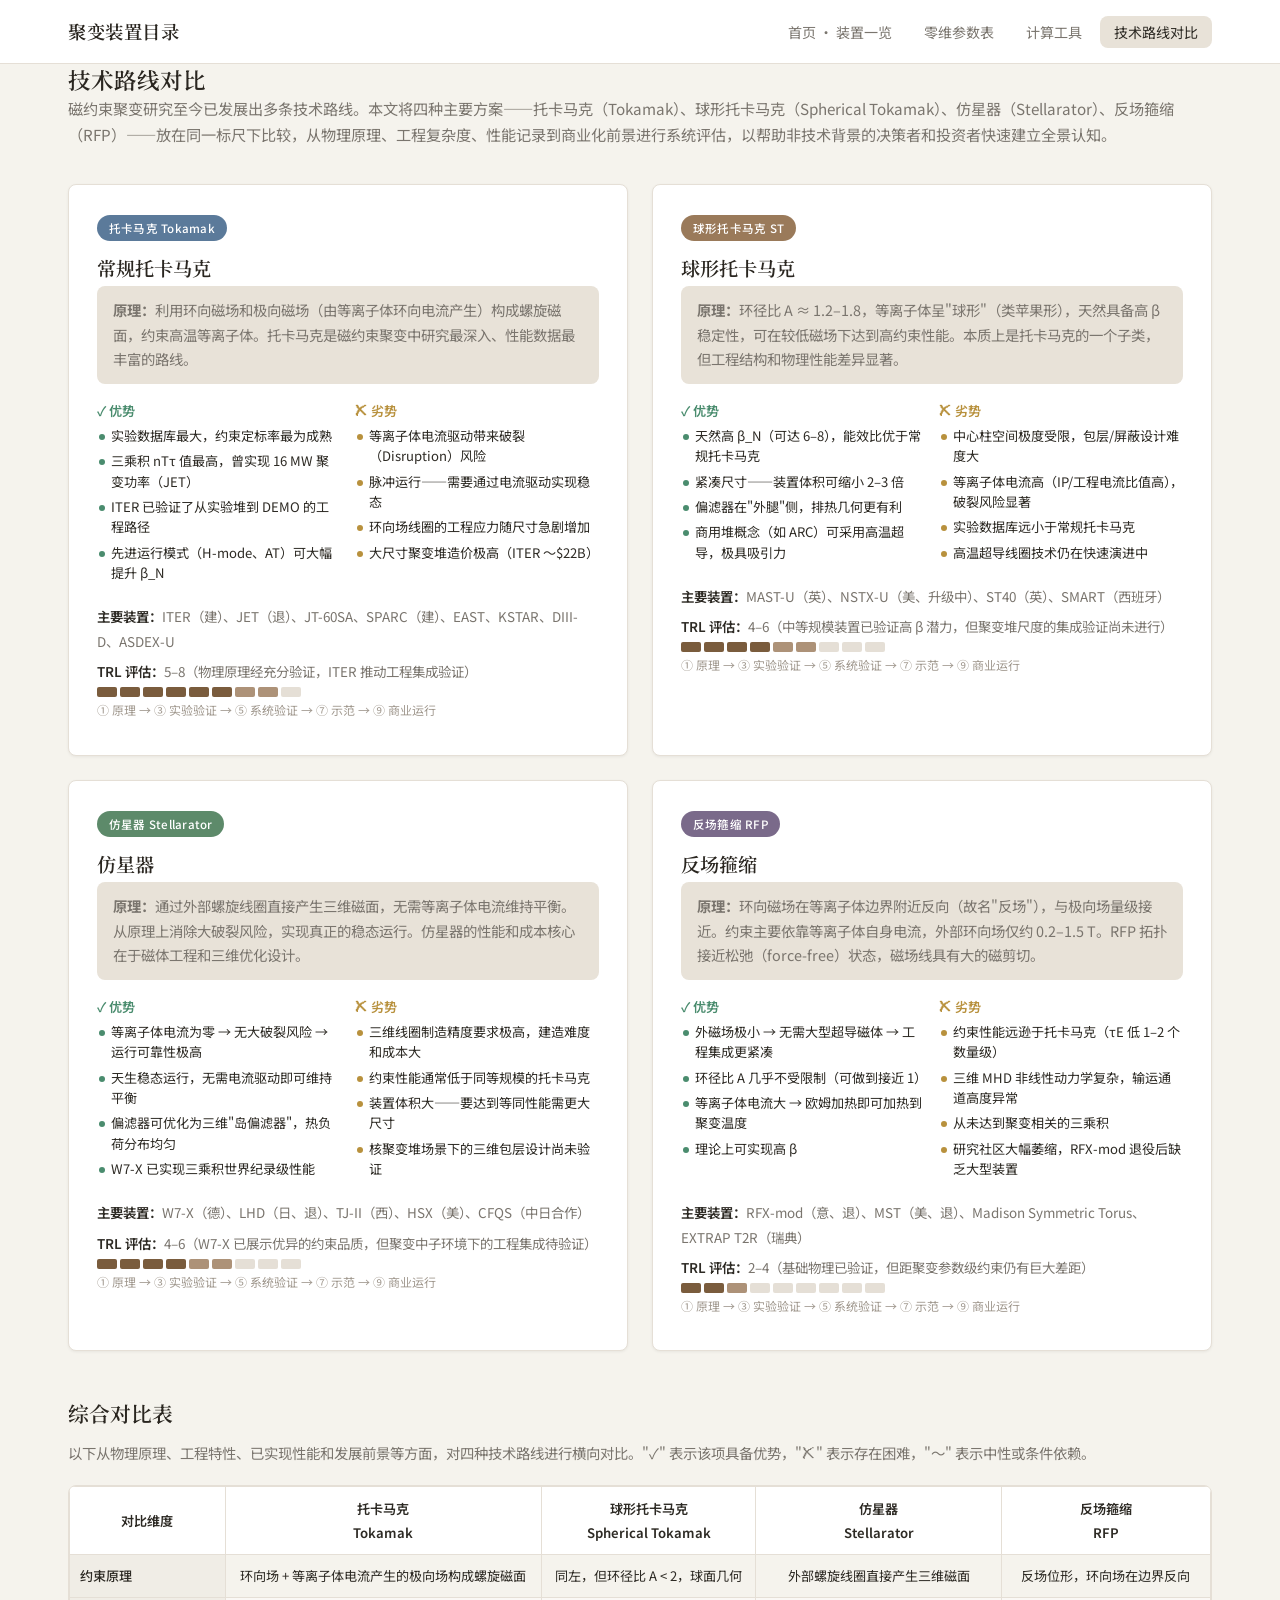
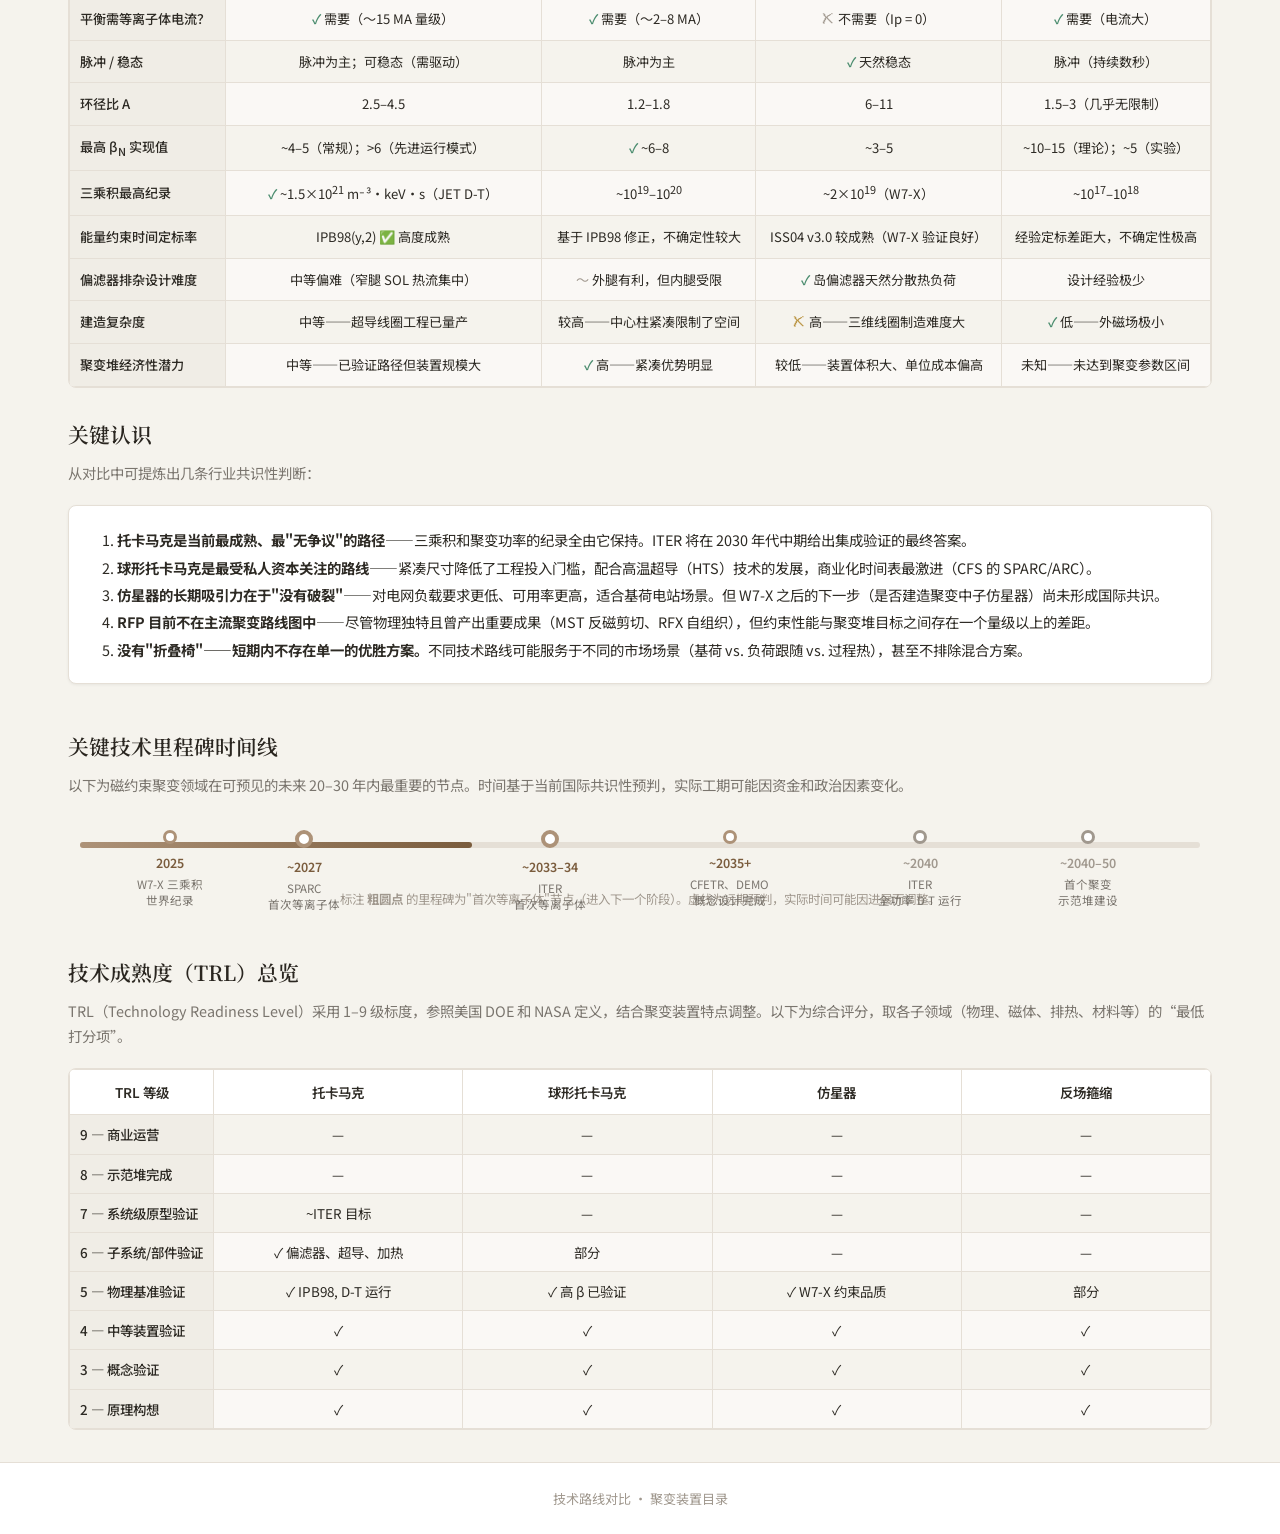
==== pages/technology-comparison.html @ ab229214 "P2: 对比散点图 + 技术路线对比页 1. 多组对比新增散点图:    - 📈 按钮展开 SVG 散点图    - 可选择 X/Y 轴 (从可用参数和输出列中选取)    - 默认 βN vs q_" ====
<!DOCTYPE html>
<html lang="zh-CN">
<head>
  <meta charset="UTF-8">
  <meta name="viewport" content="width=device-width, initial-scale=1.0">
  <title>技术路线对比 · 聚变装置目录</title>
  <link rel="preconnect" href="https://fonts.googleapis.com">
  <link rel="preconnect" href="https://fonts.gstatic.com" crossorigin>
  <link href="https://fonts.googleapis.com/css2?family=Noto+Sans+SC:wght@400;500;600&family=Noto+Serif+SC:wght@600;700&display=swap" rel="stylesheet">
  <link rel="stylesheet" href="../css/style.css">
  <style>
    /* ============================================
       Technology Comparison Page — Specific Styles
       ============================================ */
    .page-subtitle {
      font-size: 0.95rem;
      color: var(--text-secondary);
      margin-bottom: 36px;
      line-height: 1.7;
    }

    /* ---- Approach Cards ---- */
    .approach-grid {
      display: grid;
      grid-template-columns: repeat(2, 1fr);
      gap: 24px;
      margin-bottom: 48px;
    }

    @media (max-width: 900px) {
      .approach-grid { grid-template-columns: 1fr; }
    }

    .approach-card {
      background: var(--surface);
      border: 1px solid var(--border);
      border-radius: var(--radius);
      padding: 28px;
      box-shadow: var(--shadow-sm);
      transition: box-shadow 0.25s, transform 0.2s;
    }

    .approach-card:hover {
      box-shadow: var(--shadow-md);
      transform: translateY(-3px);
    }

    .approach-card h3 {
      font-size: 1.2rem;
      margin-bottom: 4px;
    }

    .approach-card .approach-tag {
      display: inline-block;
      font-size: 0.72rem;
      padding: 3px 12px;
      border-radius: 20px;
      color: #fff;
      font-weight: 500;
      letter-spacing: 0.02em;
      margin-bottom: 14px;
    }

    .approach-card .principle {
      font-size: 0.9rem;
      color: var(--text-secondary);
      margin-bottom: 18px;
      line-height: 1.7;
      padding: 12px 16px;
      background: var(--accent-subtle);
      border-radius: var(--radius);
    }

    .approach-card .pros-cons {
      display: grid;
      grid-template-columns: 1fr 1fr;
      gap: 14px;
      margin-bottom: 16px;
    }

    .approach-card .pros-cons h4 {
      font-family: "Noto Sans SC", sans-serif;
      font-size: 0.82rem;
      font-weight: 600;
      margin-bottom: 6px;
    }

    .approach-card .pros-cons ul {
      list-style: none;
      padding: 0;
      margin: 0;
    }

    .approach-card .pros-cons li {
      font-size: 0.82rem;
      color: var(--text);
      margin-bottom: 5px;
      line-height: 1.55;
      padding-left: 14px;
      position: relative;
    }

    .approach-card .pros-cons li::before {
      content: "";
      position: absolute;
      left: 2px;
      top: 8px;
      width: 6px;
      height: 6px;
      border-radius: 50%;
    }

    .approach-card .pros h4 { color: #4a8c6e; }
    .approach-card .pros li::before { background: #4a8c6e; }
    .approach-card .cons h4 { color: #b8913d; }
    .approach-card .cons li::before { background: #b8913d; }

    .approach-card .devices,
    .approach-card .trl {
      font-size: 0.84rem;
      color: var(--text-secondary);
      margin-bottom: 6px;
    }

    .approach-card .devices strong,
    .approach-card .trl strong {
      color: var(--text);
      font-weight: 600;
    }

    .trl-bar {
      display: flex;
      gap: 3px;
      margin-top: 4px;
    }

    .trl-bar .trl-step {
      width: 20px;
      height: 10px;
      border-radius: 2px;
      background: var(--border);
      transition: background 0.2s;
    }

    .trl-bar .trl-step.filled {
      background: var(--accent-light);
    }

    .trl-bar .trl-step.filled.high {
      background: var(--accent);
    }

    .trl-label {
      font-size: 0.75rem;
      color: var(--text-tertiary);
      margin-top: 2px;
    }

    /* ---- Comparison Table ---- */
    .section-title {
      font-size: 1.3rem;
      margin-bottom: 12px;
      margin-top: 8px;
    }

    .section-intro-text {
      font-size: 0.9rem;
      color: var(--text-secondary);
      margin-bottom: 20px;
      line-height: 1.7;
    }

    .comparison-table thead th {
      font-size: 0.82rem;
      padding: 10px 8px;
    }

    .comparison-table thead th:first-child {
      min-width: 130px;
    }

    .comparison-table tbody td:first-child {
      text-align: left;
      font-weight: 500;
      background: #f0ede6;
      position: sticky;
      left: 0;
      z-index: 5;
      white-space: nowrap;
    }

    .comparison-table tbody td {
      font-size: 0.82rem;
      padding: 9px 10px;
      text-align: center;
      vertical-align: middle;
    }

    .comparison-table .check {
      color: #4a8c6e;
      font-weight: 600;
    }

    .comparison-table .cross {
      color: #b8913d;
    }

    .comparison-table .tilde {
      color: var(--text-tertiary);
    }

    /* ---- Timeline ---- */
    .timeline-section {
      margin-top: 48px;
    }

    .timeline {
      position: relative;
      padding: 20px 0;
      margin: 24px 0 0;
    }

    .timeline-track {
      position: relative;
      height: 6px;
      background: var(--border);
      border-radius: 3px;
      margin: 0 12px;
    }

    .timeline-track .track-fill {
      position: absolute;
      left: 0;
      top: 0;
      height: 100%;
      width: 35%;
      background: linear-gradient(90deg, var(--accent-light), var(--accent));
      border-radius: 3px;
      transition: width 0.5s;
    }

    .timeline .milestone {
      position: absolute;
      top: -12px;
      transform: translateX(-50%);
      text-align: center;
      width: 120px;
    }

    .timeline .milestone .dot {
      display: block;
      width: 14px;
      height: 14px;
      border-radius: 50%;
      background: var(--surface);
      border: 3px solid var(--accent-light);
      margin: 0 auto 8px;
      transition: all 0.2s;
    }

    .timeline .milestone:hover .dot {
      background: var(--accent);
      border-color: var(--accent);
      transform: scale(1.2);
    }

    .timeline .milestone .year {
      display: block;
      font-size: 0.78rem;
      font-weight: 600;
      color: var(--accent);
      margin-bottom: 2px;
    }

    .timeline .milestone .event {
      display: block;
      font-size: 0.72rem;
      color: var(--text-secondary);
      line-height: 1.4;
      max-width: 120px;
    }

    .timeline .milestone.future .dot {
      border-color: var(--text-tertiary);
    }

    .timeline .milestone.future .year {
      color: var(--text-tertiary);
    }

    .timeline .milestone.major .dot {
      width: 18px;
      height: 18px;
      border-width: 4px;
    }

    .timeline-label-left,
    .timeline-label-right {
      position: absolute;
      top: -8px;
      font-size: 0.7rem;
      color: var(--text-tertiary);
      transform: translateY(-50%);
    }

    .timeline-label-left { left: -2px; }
    .timeline-label-right { right: -2px; }

    /* Timeline responsive */
    @media (max-width: 768px) {
      .approach-card .pros-cons { grid-template-columns: 1fr; }
      .timeline { overflow-x: auto; min-height: 120px; }
    }
  </style>
</head>
<body>
  <header>
    <div class="container">
      <h1><a href="../index.html">聚变装置目录</a></h1>
      <nav>
        <ul>
          <li><a href="../index.html">首页 · 装置一览</a></li>
          <li><a href="zero-d-parameters.html">零维参数表</a></li>
          <li><a href="tools.html">计算工具</a></li>
          <li><a href="technology-comparison.html" class="active">技术路线对比</a></li>
        </ul>
      </nav>
    </div>
  </header>

  <main class="container">

    <h2>技术路线对比</h2>
    <p class="page-subtitle">
      磁约束聚变研究至今已发展出多条技术路线。本文将四种主要方案——托卡马克（Tokamak）、球形托卡马克（Spherical Tokamak）、仿星器（Stellarator）、反场箍缩（RFP）——放在同一标尺下比较，从物理原理、工程复杂度、性能记录到商业化前景进行系统评估，以帮助非技术背景的决策者和投资者快速建立全景认知。
    </p>

    <!-- ========== Approach Cards ========== -->
    <div class="approach-grid">

      <!-- Tokamak -->
      <div class="approach-card">
        <span class="approach-tag tag-tokamak" style="background:var(--tag-tokamak);">托卡马克 Tokamak</span>
        <h3>常规托卡马克</h3>
        <div class="principle">
          <strong>原理：</strong>利用环向磁场和极向磁场（由等离子体环向电流产生）构成螺旋磁面，约束高温等离子体。托卡马克是磁约束聚变中研究最深入、性能数据最丰富的路线。
        </div>
        <div class="pros-cons">
          <div class="pros">
            <h4>✓ 优势</h4>
            <ul>
              <li>实验数据库最大，约束定标率最为成熟</li>
              <li>三乘积 nTτ 值最高，曾实现 16 MW 聚变功率（JET）</li>
              <li>ITER 已验证了从实验堆到 DEMO 的工程路径</li>
              <li>先进运行模式（H-mode、AT）可大幅提升 β_N</li>
            </ul>
          </div>
          <div class="cons">
            <h4>✗ 劣势</h4>
            <ul>
              <li>等离子体电流驱动带来破裂（Disruption）风险</li>
              <li>脉冲运行——需要通过电流驱动实现稳态</li>
              <li>环向场线圈的工程应力随尺寸急剧增加</li>
              <li>大尺寸聚变堆造价极高（ITER ～$22B）</li>
            </ul>
          </div>
        </div>
        <div class="devices"><strong>主要装置：</strong>ITER（建）、JET（退）、JT-60SA、SPARC（建）、EAST、KSTAR、DIII-D、ASDEX-U</div>
        <div class="trl">
          <strong>TRL 评估：</strong>5–8（物理原理经充分验证，ITER 推动工程集成验证）
          <div class="trl-bar">
            <span class="trl-step filled high"></span>
            <span class="trl-step filled high"></span>
            <span class="trl-step filled high"></span>
            <span class="trl-step filled high"></span>
            <span class="trl-step filled high"></span>
            <span class="trl-step filled high"></span>
            <span class="trl-step filled"></span>
            <span class="trl-step filled"></span>
            <span class="trl-step"></span>
          </div>
          <div class="trl-label">① 原理 → ③ 实验验证 → ⑤ 系统验证 → ⑦ 示范 → ⑨ 商业运行</div>
        </div>
      </div>

      <!-- Spherical Tokamak -->
      <div class="approach-card">
        <span class="approach-tag tag-spherical" style="background:var(--tag-spherical);">球形托卡马克 ST</span>
        <h3>球形托卡马克</h3>
        <div class="principle">
          <strong>原理：</strong>环径比 A ≈ 1.2–1.8，等离子体呈"球形"（类苹果形），天然具备高 β 稳定性，可在较低磁场下达到高约束性能。本质上是托卡马克的一个子类，但工程结构和物理性能差异显著。
        </div>
        <div class="pros-cons">
          <div class="pros">
            <h4>✓ 优势</h4>
            <ul>
              <li>天然高 β_N（可达 6–8），能效比优于常规托卡马克</li>
              <li>紧凑尺寸——装置体积可缩小 2–3 倍</li>
              <li>偏滤器在"外腿"侧，排热几何更有利</li>
              <li>商用堆概念（如 ARC）可采用高温超导，极具吸引力</li>
            </ul>
          </div>
          <div class="cons">
            <h4>✗ 劣势</h4>
            <ul>
              <li>中心柱空间极度受限，包层/屏蔽设计难度大</li>
              <li>等离子体电流高（IP/工程电流比值高），破裂风险显著</li>
              <li>实验数据库远小于常规托卡马克</li>
              <li>高温超导线圈技术仍在快速演进中</li>
            </ul>
          </div>
        </div>
        <div class="devices"><strong>主要装置：</strong>MAST-U（英）、NSTX-U（美、升级中）、ST40（英）、SMART（西班牙）</div>
        <div class="trl">
          <strong>TRL 评估：</strong>4–6（中等规模装置已验证高 β 潜力，但聚变堆尺度的集成验证尚未进行）
          <div class="trl-bar">
            <span class="trl-step filled high"></span>
            <span class="trl-step filled high"></span>
            <span class="trl-step filled high"></span>
            <span class="trl-step filled high"></span>
            <span class="trl-step filled"></span>
            <span class="trl-step filled"></span>
            <span class="trl-step"></span>
            <span class="trl-step"></span>
            <span class="trl-step"></span>
          </div>
          <div class="trl-label">① 原理 → ③ 实验验证 → ⑤ 系统验证 → ⑦ 示范 → ⑨ 商业运行</div>
        </div>
      </div>

      <!-- Stellarator -->
      <div class="approach-card">
        <span class="approach-tag tag-stellarator" style="background:var(--tag-stellarator);">仿星器 Stellarator</span>
        <h3>仿星器</h3>
        <div class="principle">
          <strong>原理：</strong>通过外部螺旋线圈直接产生三维磁面，无需等离子体电流维持平衡。从原理上消除大破裂风险，实现真正的稳态运行。仿星器的性能和成本核心在于磁体工程和三维优化设计。
        </div>
        <div class="pros-cons">
          <div class="pros">
            <h4>✓ 优势</h4>
            <ul>
              <li>等离子体电流为零 → 无大破裂风险 → 运行可靠性极高</li>
              <li>天生稳态运行，无需电流驱动即可维持平衡</li>
              <li>偏滤器可优化为三维"岛偏滤器"，热负荷分布均匀</li>
              <li>W7-X 已实现三乘积世界纪录级性能</li>
            </ul>
          </div>
          <div class="cons">
            <h4>✗ 劣势</h4>
            <ul>
              <li>三维线圈制造精度要求极高，建造难度和成本大</li>
              <li>约束性能通常低于同等规模的托卡马克</li>
              <li>装置体积大——要达到等同性能需更大尺寸</li>
              <li>核聚变堆场景下的三维包层设计尚未验证</li>
            </ul>
          </div>
        </div>
        <div class="devices"><strong>主要装置：</strong>W7-X（德）、LHD（日、退）、TJ-II（西）、HSX（美）、CFQS（中日合作）</div>
        <div class="trl">
          <strong>TRL 评估：</strong>4–6（W7-X 已展示优异的约束品质，但聚变中子环境下的工程集成待验证）
          <div class="trl-bar">
            <span class="trl-step filled high"></span>
            <span class="trl-step filled high"></span>
            <span class="trl-step filled high"></span>
            <span class="trl-step filled high"></span>
            <span class="trl-step filled"></span>
            <span class="trl-step filled"></span>
            <span class="trl-step"></span>
            <span class="trl-step"></span>
            <span class="trl-step"></span>
          </div>
          <div class="trl-label">① 原理 → ③ 实验验证 → ⑤ 系统验证 → ⑦ 示范 → ⑨ 商业运行</div>
        </div>
      </div>

      <!-- RFP -->
      <div class="approach-card">
        <span class="approach-tag tag-rfp" style="background:var(--tag-rfp);">反场箍缩 RFP</span>
        <h3>反场箍缩</h3>
        <div class="principle">
          <strong>原理：</strong>环向磁场在等离子体边界附近反向（故名"反场"），与极向场量级接近。约束主要依靠等离子体自身电流，外部环向场仅约 0.2–1.5 T。RFP 拓扑接近松弛（force-free）状态，磁场线具有大的磁剪切。
        </div>
        <div class="pros-cons">
          <div class="pros">
            <h4>✓ 优势</h4>
            <ul>
              <li>外磁场极小 → 无需大型超导磁体 → 工程集成更紧凑</li>
              <li>环径比 A 几乎不受限制（可做到接近 1）</li>
              <li>等离子体电流大 → 欧姆加热即可加热到聚变温度</li>
              <li>理论上可实现高 β</li>
            </ul>
          </div>
          <div class="cons">
            <h4>✗ 劣势</h4>
            <ul>
              <li>约束性能远逊于托卡马克（τE 低 1–2 个数量级）</li>
              <li>三维 MHD 非线性动力学复杂，输运通道高度异常</li>
              <li>从未达到聚变相关的三乘积</li>
              <li>研究社区大幅萎缩，RFX-mod 退役后缺乏大型装置</li>
            </ul>
          </div>
        </div>
        <div class="devices"><strong>主要装置：</strong>RFX-mod（意、退）、MST（美、退）、Madison Symmetric Torus、EXTRAP T2R（瑞典）</div>
        <div class="trl">
          <strong>TRL 评估：</strong>2–4（基础物理已验证，但距聚变参数级约束仍有巨大差距）
          <div class="trl-bar">
            <span class="trl-step filled high"></span>
            <span class="trl-step filled high"></span>
            <span class="trl-step filled"></span>
            <span class="trl-step"></span>
            <span class="trl-step"></span>
            <span class="trl-step"></span>
            <span class="trl-step"></span>
            <span class="trl-step"></span>
            <span class="trl-step"></span>
          </div>
          <div class="trl-label">① 原理 → ③ 实验验证 → ⑤ 系统验证 → ⑦ 示范 → ⑨ 商业运行</div>
        </div>
      </div>

    </div>

    <!-- ========== Comparison Table ========== -->
    <h2 class="section-title">综合对比表</h2>
    <p class="section-intro-text">
      以下从物理原理、工程特性、已实现性能和发展前景等方面，对四种技术路线进行横向对比。"<span class="check">✓</span>" 表示该项具备优势，"<span class="cross">✗</span>" 表示存在困难，"<span class="tilde">～</span>" 表示中性或条件依赖。
    </p>

    <div class="table-wrapper">
      <table class="comparison-table">
        <thead>
          <tr>
            <th>对比维度</th>
            <th>托卡马克<br>Tokamak</th>
            <th>球形托卡马克<br>Spherical Tokamak</th>
            <th>仿星器<br>Stellarator</th>
            <th>反场箍缩<br>RFP</th>
          </tr>
        </thead>
        <tbody>
          <tr>
            <td>约束原理</td>
            <td>环向场 + 等离子体电流产生的极向场构成螺旋磁面</td>
            <td>同左，但环径比 A &lt; 2，球面几何</td>
            <td>外部螺旋线圈直接产生三维磁面</td>
            <td>反场位形，环向场在边界反向</td>
          </tr>
          <tr>
            <td>平衡需等离子体电流？</td>
            <td><span class="check">✓</span> 需要（～15 MA 量级）</td>
            <td><span class="check">✓</span> 需要（～2–8 MA）</td>
            <td><span class="tilde">✗</span> 不需要（Ip = 0）</td>
            <td><span class="check">✓</span> 需要（电流大）</td>
          </tr>
          <tr>
            <td>脉冲 / 稳态</td>
            <td>脉冲为主；可稳态（需驱动）</td>
            <td>脉冲为主</td>
            <td><span class="check">✓</span> 天然稳态</td>
            <td>脉冲（持续数秒）</td>
          </tr>
          <tr>
            <td>环径比 A</td>
            <td>2.5–4.5</td>
            <td>1.2–1.8</td>
            <td>6–11</td>
            <td>1.5–3（几乎无限制）</td>
          </tr>
          <tr>
            <td>最高 β<sub>N</sub> 实现值</td>
            <td>~4–5（常规）；>6（先进运行模式）</td>
            <td><span class="check">✓</span> ~6–8</td>
            <td>~3–5</td>
            <td>~10–15（理论）；~5（实验）</td>
          </tr>
          <tr>
            <td>三乘积最高纪录</td>
            <td><span class="check">✓</span> ~1.5×10<sup>21</sup> m⁻³·keV·s（JET D-T）</td>
            <td>~10<sup>19</sup>–10<sup>20</sup></td>
            <td>~2×10<sup>19</sup>（W7-X）</td>
            <td>~10<sup>17</sup>–10<sup>18</sup></td>
          </tr>
          <tr>
            <td>能量约束时间定标率</td>
            <td>IPB98(y,2) ✅ 高度成熟</td>
            <td>基于 IPB98 修正，不确定性较大</td>
            <td>ISS04 v3.0 较成熟（W7-X 验证良好）</td>
            <td>经验定标差距大，不确定性极高</td>
          </tr>
          <tr>
            <td>偏滤器排杂设计难度</td>
            <td>中等偏难（窄腿 SOL 热流集中）</td>
            <td><span class="tilde">～</span> 外腿有利，但内腿受限</td>
            <td><span class="check">✓</span> 岛偏滤器天然分散热负荷</td>
            <td>设计经验极少</td>
          </tr>
          <tr>
            <td>建造复杂度</td>
            <td>中等——超导线圈工程已量产</td>
            <td>较高——中心柱紧凑限制了空间</td>
            <td><span class="cross">✗</span> 高——三维线圈制造难度大</td>
            <td><span class="check">✓</span> 低——外磁场极小</td>
          </tr>
          <tr>
            <td>聚变堆经济性潜力</td>
            <td>中等——已验证路径但装置规模大</td>
            <td><span class="check">✓</span> 高——紧凑优势明显</td>
            <td>较低——装置体积大、单位成本偏高</td>
            <td>未知——未达到聚变参数区间</td>
          </tr>
        </tbody>
      </table>
    </div>

    <!-- ========== Key Insights ========== -->
    <h2 class="section-title">关键认识</h2>
    <p class="section-intro-text">
      从对比中可提炼出几条行业共识性判断：
    </p>
    <div style="margin: 0 0 40px; padding: 20px 28px; background: var(--surface); border: 1px solid var(--border); border-radius: var(--radius); box-shadow: var(--shadow-sm);">
      <ol style="font-size: 0.9rem; color: var(--text); line-height: 1.9; margin-left: 20px;">
        <li><strong>托卡马克是当前最成熟、最"无争议"的路径</strong>——三乘积和聚变功率的纪录全由它保持。ITER 将在 2030 年代中期给出集成验证的最终答案。</li>
        <li><strong>球形托卡马克是最受私人资本关注的路线</strong>——紧凑尺寸降低了工程投入门槛，配合高温超导（HTS）技术的发展，商业化时间表最激进（CFS 的 SPARC/ARC）。</li>
        <li><strong>仿星器的长期吸引力在于"没有破裂"</strong>——对电网负载要求更低、可用率更高，适合基荷电站场景。但 W7-X 之后的下一步（是否建造聚变中子仿星器）尚未形成国际共识。</li>
        <li><strong>RFP 目前不在主流聚变路线图中</strong>——尽管物理独特且曾产出重要成果（MST 反磁剪切、RFX 自组织），但约束性能与聚变堆目标之间存在一个量级以上的差距。</li>
        <li><strong>没有"折叠椅"——短期内不存在单一的优胜方案。</strong>不同技术路线可能服务于不同的市场场景（基荷 vs. 负荷跟随 vs. 过程热），甚至不排除混合方案。</li>
      </ol>
    </div>

    <!-- ========== Timeline ========== -->
    <div class="timeline-section">
      <h2 class="section-title">关键技术里程碑时间线</h2>
      <p class="section-intro-text">
        以下为磁约束聚变领域在可预见的未来 20–30 年内最重要的节点。时间基于当前国际共识性预判，实际工期可能因资金和政治因素变化。
      </p>

      <div class="timeline">
        <div class="timeline-track">
          <div class="track-fill"></div>

          <!-- 2025 -->
          <div class="milestone" style="left: 8%;">
            <span class="dot"></span>
            <span class="year">2025</span>
            <span class="event">W7-X 三乘积<br>世界纪录</span>
          </div>

          <!-- ~2027 -->
          <div class="milestone major" style="left: 20%;">
            <span class="dot"></span>
            <span class="year">~2027</span>
            <span class="event">SPARC<br>首次等离子体</span>
          </div>

          <!-- ~2033-34 -->
          <div class="milestone major" style="left: 42%;">
            <span class="dot"></span>
            <span class="year">~2033–34</span>
            <span class="event">ITER<br>首次等离子体</span>
          </div>

          <!-- ~2035+ -->
          <div class="milestone" style="left: 58%;">
            <span class="dot"></span>
            <span class="year">~2035+</span>
            <span class="event">CFETR、DEMO<br>概念设计完成</span>
          </div>

          <!-- ~2040 -->
          <div class="milestone future" style="left: 75%;">
            <span class="dot"></span>
            <span class="year">~2040</span>
            <span class="event">ITER<br>全功率 D-T 运行</span>
          </div>

          <!-- ~2040-50 -->
          <div class="milestone future" style="left: 90%;">
            <span class="dot"></span>
            <span class="year">~2040–50</span>
            <span class="event">首个聚变<br>示范堆建设</span>
          </div>

        </div>
      </div>

      <div style="margin-top: 20px; font-size: 0.78rem; color: var(--text-tertiary); text-align: center;">
        标注 <strong>粗圆点</strong> 的里程碑为"首次等离子体"节点（进入下一个阶段）。虚线为远期预判，实际时间可能因进展而调整。
      </div>
    </div>

    <!-- ========== Summary TRL Table ========== -->
    <div style="margin-top: 48px;">
      <h2 class="section-title">技术成熟度（TRL）总览</h2>
      <p class="section-intro-text">
        TRL（Technology Readiness Level）采用 1–9 级标度，参照美国 DOE 和 NASA 定义，结合聚变装置特点调整。以下为综合评分，取各子领域（物理、磁体、排热、材料等）的&ldquo;最低打分项&rdquo;。
      </p>
      <div class="table-wrapper">
        <table>
          <thead>
            <tr>
              <th>TRL 等级</th>
              <th style="width: 22%;">托卡马克</th>
              <th style="width: 22%;">球形托卡马克</th>
              <th style="width: 22%;">仿星器</th>
              <th style="width: 22%;">反场箍缩</th>
            </tr>
          </thead>
          <tbody>
            <tr>
              <td class="label">9 — 商业运营</td>
              <td><span class="tilde">—</span></td>
              <td><span class="tilde">—</span></td>
              <td><span class="tilde">—</span></td>
              <td><span class="tilde">—</span></td>
            </tr>
            <tr>
              <td class="label">8 — 示范堆完成</td>
              <td><span class="tilde">—</span></td>
              <td><span class="tilde">—</span></td>
              <td><span class="tilde">—</span></td>
              <td><span class="tilde">—</span></td>
            </tr>
            <tr>
              <td class="label">7 — 系统级原型验证</td>
              <td><span class="tilde">~ITER 目标</span></td>
              <td><span class="tilde">—</span></td>
              <td><span class="tilde">—</span></td>
              <td><span class="tilde">—</span></td>
            </tr>
            <tr>
              <td class="label">6 — 子系统/部件验证</td>
              <td><span class="check">✓</span> 偏滤器、超导、加热</td>
              <td><span class="tilde">部分</span></td>
              <td><span class="tilde">—</span></td>
              <td><span class="tilde">—</span></td>
            </tr>
            <tr>
              <td class="label">5 — 物理基准验证</td>
              <td><span class="check">✓</span> IPB98, D-T 运行</td>
              <td><span class="check">✓</span> 高 β 已验证</td>
              <td><span class="check">✓</span> W7-X 约束品质</td>
              <td><span class="tilde">部分</span></td>
            </tr>
            <tr>
              <td class="label">4 — 中等装置验证</td>
              <td><span class="check">✓</span></td>
              <td><span class="check">✓</span></td>
              <td><span class="check">✓</span></td>
              <td><span class="check">✓</span></td>
            </tr>
            <tr>
              <td class="label">3 — 概念验证</td>
              <td><span class="check">✓</span></td>
              <td><span class="check">✓</span></td>
              <td><span class="check">✓</span></td>
              <td><span class="check">✓</span></td>
            </tr>
            <tr>
              <td class="label">2 — 原理构想</td>
              <td><span class="check">✓</span></td>
              <td><span class="check">✓</span></td>
              <td><span class="check">✓</span></td>
              <td><span class="check">✓</span></td>
            </tr>
          </tbody>
        </table>
      </div>
    </div>

  </main>

  <footer>
    <p>技术路线对比 · 聚变装置目录</p>
  </footer>
</body>
</html>
---- css/style.css ----
/* ============================================
   聚变装置目录 — 样式表 v2
   ============================================ */

:root {
  --bg: #f5f3ed;
  --surface: #ffffff;
  --text: #2d2a24;
  --text-secondary: #7a756e;
  --text-tertiary: #a0988e;
  --border: #e5dfd6;
  --accent: #7a5c3d;
  --accent-light: #ad9278;
  --accent-subtle: #e8e2d8;
  --heading: #2a2620;
  --shadow-sm: 0 1px 3px rgba(0,0,0,0.06);
  --shadow-md: 0 4px 12px rgba(0,0,0,0.06);
  --radius: 8px;

  /* Status colors */
  --status-building: #b8913d;
  --status-operational: #4a8c6e;
  --status-retired: #8a857e;

  /* Tag colors - muted */
  --tag-tokamak: #5b7a9a;
  --tag-stellarator: #5d8a6a;
  --tag-spherical: #9a7a5a;
  --tag-rfp: #7a6a8a;
  --tag-historical: #8a857e;
}

* {
  margin: 0;
  padding: 0;
  box-sizing: border-box;
}

body {
  font-family: "Noto Sans SC", "Inter", -apple-system, BlinkMacSystemFont, "Segoe UI", "PingFang SC", "Microsoft YaHei", sans-serif;
  background: var(--bg);
  color: var(--text);
  line-height: 1.8;
  font-size: 15px;
  -webkit-font-smoothing: antialiased;
}

h1, h2, h3, h4, h5, h6 {
  font-family: "Noto Serif SC", Georgia, "Times New Roman", serif;
  font-weight: 600;
  color: var(--heading);
  line-height: 1.4;
}

.container {
  max-width: 1200px;
  margin: 0 auto;
  padding: 0 28px;
}

/* ---- Header ---- */
header {
  background: var(--surface);
  border-bottom: 1px solid var(--border);
  padding: 18px 0;
  position: sticky;
  top: 0;
  z-index: 100;
}

header .container {
  display: flex;
  align-items: center;
  justify-content: space-between;
  flex-wrap: wrap;
  gap: 8px;
}

header h1 {
  font-size: 1.15rem;
  letter-spacing: 0.03em;
}

header h1 a {
  color: var(--heading);
  text-decoration: none;
}

header h1 a:hover {
  color: var(--accent);
}

header nav ul {
  list-style: none;
  display: flex;
  gap: 4px;
}

header nav ul li a {
  color: var(--text-secondary);
  text-decoration: none;
  padding: 6px 14px;
  border-radius: var(--radius);
  font-size: 0.88rem;
  transition: background 0.2s, color 0.2s;
}

header nav ul li a:hover,
header nav ul li a.active {
  background: var(--accent-subtle);
  color: var(--text);
}

/* ---- Main ---- */
main {
  padding: 44px 0 64px;
}

/* ---- Hero ---- */
.hero {
  text-align: center;
  padding: 48px 20px 36px;
  border-bottom: 1px solid var(--border);
  margin-bottom: 40px;
}

.hero h2 {
  font-size: 2rem;
  font-weight: 600;
  color: var(--heading);
  margin-bottom: 10px;
}

.hero p {
  font-size: 1rem;
  color: var(--text-secondary);
  max-width: 640px;
  margin: 0 auto;
  line-height: 1.7;
}

/* ---- Section Intro ---- */
.section-intro {
  margin-bottom: 32px;
}

.section-intro p {
  color: var(--text-secondary);
  font-size: 0.92rem;
}

/* ---- Device Grid ---- */
.device-grid {
  display: grid;
  grid-template-columns: repeat(auto-fill, minmax(300px, 1fr));
  gap: 20px;
}

.device-card {
  background: var(--surface);
  border: 1px solid var(--border);
  border-radius: var(--radius);
  padding: 24px;
  transition: box-shadow 0.25s, transform 0.2s;
  display: flex;
  flex-direction: column;
  box-shadow: var(--shadow-sm);
}

.device-card:hover {
  box-shadow: var(--shadow-md);
  transform: translateY(-3px);
  border-color: var(--accent-light);
}

.device-card h3 {
  font-size: 1.1rem;
  margin-bottom: 4px;
}

.device-card h3 a {
  color: var(--heading);
  text-decoration: none;
}

.device-card h3 a:hover {
  color: var(--accent);
}

.device-card .name-sub {
  font-size: 0.82rem;
  color: var(--text-tertiary);
  margin-bottom: 8px;
}

.device-card .tags {
  margin-bottom: 10px;
  display: flex;
  flex-wrap: wrap;
  gap: 5px;
}

.device-card .tags .tag {
  display: inline-block;
  font-size: 0.72rem;
  padding: 3px 10px;
  border-radius: 20px;
  color: #fff;
  font-weight: 500;
  letter-spacing: 0.02em;
}

.tag-tokamak { background: var(--tag-tokamak); }
.tag-stellarator { background: var(--tag-stellarator); }
.tag-spherical { background: var(--tag-spherical); }
.tag-rfp { background: var(--tag-rfp); }
.tag-historical { background: var(--tag-historical); }

.device-card .org {
  font-size: 0.84rem;
  color: var(--text-secondary);
  margin-bottom: 8px;
  line-height: 1.5;
}

.device-card .desc {
  font-size: 0.88rem;
  color: var(--text);
  flex-grow: 1;
  line-height: 1.65;
  margin-bottom: 12px;
}

.device-card .status {
  font-size: 0.8rem;
  color: var(--text-tertiary);
  padding-top: 12px;
  border-top: 1px solid var(--border);
}

.device-card .status .coming-soon {
  font-style: italic;
  color: var(--accent-light);
}

/* ---- Placeholder Card ---- */
.device-card.placeholder {
  border-style: dashed;
  background: transparent;
}

.device-card.placeholder:hover {
  transform: none;
  border-color: var(--border);
  box-shadow: none;
}

/* ---- Table ---- */
.table-wrapper {
  overflow-x: auto;
  margin: 16px 0 32px;
  border: 1px solid var(--border);
  border-radius: var(--radius);
}

table {
  width: 100%;
  border-collapse: collapse;
  font-size: 0.84rem;
}

thead th {
  background: var(--surface);
  color: var(--text);
  padding: 10px 10px;
  text-align: center;
  font-weight: 600;
  border: 1px solid var(--border);
  white-space: nowrap;
  cursor: pointer;
  user-select: none;
  transition: background 0.15s;
}

thead th:hover {
  background: var(--accent-subtle);
}

thead th .sort-indicator {
  display: inline-block;
  margin-left: 4px;
  font-size: 0.7rem;
  color: var(--text-tertiary);
  transition: color 0.15s;
}

thead th.sorted-asc,
thead th.sorted-desc {
  background: var(--accent-subtle) !important;
}

thead th.sorted-asc .sort-indicator,
thead th.sorted-desc .sort-indicator {
  color: var(--accent);
  font-weight: 700;
  font-size: 0.78rem;
}

thead th.group-header {
  background: var(--accent-subtle);
  color: var(--heading);
}

tbody td {
  padding: 7px 10px;
  border: 1px solid var(--border);
  text-align: center;
}

tbody tr:nth-child(even) {
  background: #faf8f5;
}

tbody tr:hover {
  background: var(--accent-subtle);
}

tbody td.label {
  text-align: left;
  font-weight: 500;
  background: #f0ede6;
  position: sticky;
  left: 0;
  z-index: 5;
  white-space: nowrap;
}

tbody td sup.cite {
  font-size: 0.6rem;
  color: var(--text-tertiary);
  vertical-align: super;
  line-height: 1;
  margin-left: 1px;
}

/* ---- Filter Bar ---- */
.filter-bar {
  display: flex;
  align-items: center;
  flex-wrap: wrap;
  gap: 8px;
  margin-bottom: 24px;
  padding: 16px 20px;
  background: var(--surface);
  border: 1px solid var(--border);
  border-radius: var(--radius);
}

.filter-label {
  font-size: 0.88rem;
  color: var(--text-secondary);
  font-weight: 500;
  margin-right: 4px;
}

.filter-chip {
  display: inline-flex;
  align-items: center;
  gap: 5px;
  font-size: 0.84rem;
  padding: 6px 16px;
  border-radius: 20px;
  cursor: pointer;
  user-select: none;
  transition: all 0.2s;
  border: 1px solid var(--border);
  color: var(--text-secondary);
  background: var(--surface);
}

.filter-chip input {
  display: none;
}

.filter-chip.active {
  background: var(--accent);
  color: #fff;
  border-color: var(--accent);
}

.filter-chip:not(.active):hover {
  border-color: var(--accent-light);
  color: var(--text);
}

/* ---- Status Legend ---- */
.status-legend {
  display: flex;
  flex-wrap: wrap;
  gap: 16px;
  margin-bottom: 24px;
  padding: 14px 20px;
  background: var(--surface);
  border: 1px solid var(--border);
  border-radius: var(--radius);
  font-size: 0.84rem;
  color: var(--text-secondary);
}

.status-legend .legend-item {
  display: flex;
  align-items: center;
  gap: 7px;
}

.status-legend .legend-dot {
  display: inline-block;
  width: 10px;
  height: 10px;
  border-radius: 50%;
}

.legend-dot.building { background: var(--status-building); }
.legend-dot.operational { background: var(--status-operational); }
.legend-dot.retired { background: var(--status-retired); }

/* ---- Status row indicators ---- */
tbody tr[data-status="building"] td.label {
  border-left: 4px solid var(--status-building);
}

tbody tr[data-status="operational"] td.label {
  border-left: 4px solid var(--status-operational);
}

tbody tr[data-status="retired"] td.label {
  border-left: 4px solid var(--status-retired);
}

tbody tr[data-status="building"]:hover td.label {
  background: #f5e7d0;
}

tbody tr[data-status="operational"]:hover td.label {
  background: #d4e8da;
}

tbody tr[data-status="retired"]:hover td.label {
  background: #e8e6e2;
}

.status-dot {
  display: inline-block;
  width: 9px;
  height: 9px;
  border-radius: 50%;
  margin-right: 6px;
  vertical-align: middle;
  flex-shrink: 0;
}

.status-dot.building { background: var(--status-building); }
.status-dot.operational { background: var(--status-operational); }
.status-dot.retired { background: var(--status-retired); }

/* ---- Sub-table captions ---- */
.subtable-caption {
  text-align: center;
  font-size: 1.05rem;
  font-weight: 600;
  padding: 12px;
  background: var(--accent-subtle);
  color: var(--heading);
  border: 1px solid var(--border);
  border-bottom: none;
  margin-top: 36px;
}

.subtable-caption:first-of-type {
  margin-top: 0;
}

/* ---- Footnotes ---- */
.references {
  margin-top: 40px;
  padding: 24px;
  background: var(--surface);
  border: 1px solid var(--border);
  border-radius: var(--radius);
  box-shadow: var(--shadow-sm);
}

.references h3 {
  margin-top: 0;
  font-size: 1.1rem;
}

.references h4 {
  font-family: "Noto Sans SC", sans-serif;
  font-weight: 600;
  font-size: 0.9rem;
  margin-top: 20px;
  margin-bottom: 6px;
  color: var(--accent);
}

.references ol {
  font-size: 0.82rem;
  margin: 6px 0 0 18px;
  color: var(--text-secondary);
}

.references ol li {
  margin-bottom: 4px;
  word-break: break-all;
}

/* ---- Footer ---- */
footer {
  background: var(--surface);
  border-top: 1px solid var(--border);
  color: var(--text-tertiary);
  padding: 24px 0;
  text-align: center;
  font-size: 0.82rem;
}

footer p {
  margin: 0;
}

/* ---- Responsive ---- */
@media (max-width: 768px) {
  header .container {
    flex-direction: column;
    gap: 10px;
    text-align: center;
  }

  .device-grid {
    grid-template-columns: 1fr;
  }

  .hero {
    padding: 36px 16px 28px;
  }

  .hero h2 {
    font-size: 1.5rem;
  }

  .container {
    padding: 0 16px;
  }
}

/* ---- Print ---- */
@media print {
  header { position: static; }
  .device-card:hover { transform: none; box-shadow: none; border-color: var(--border); }
}
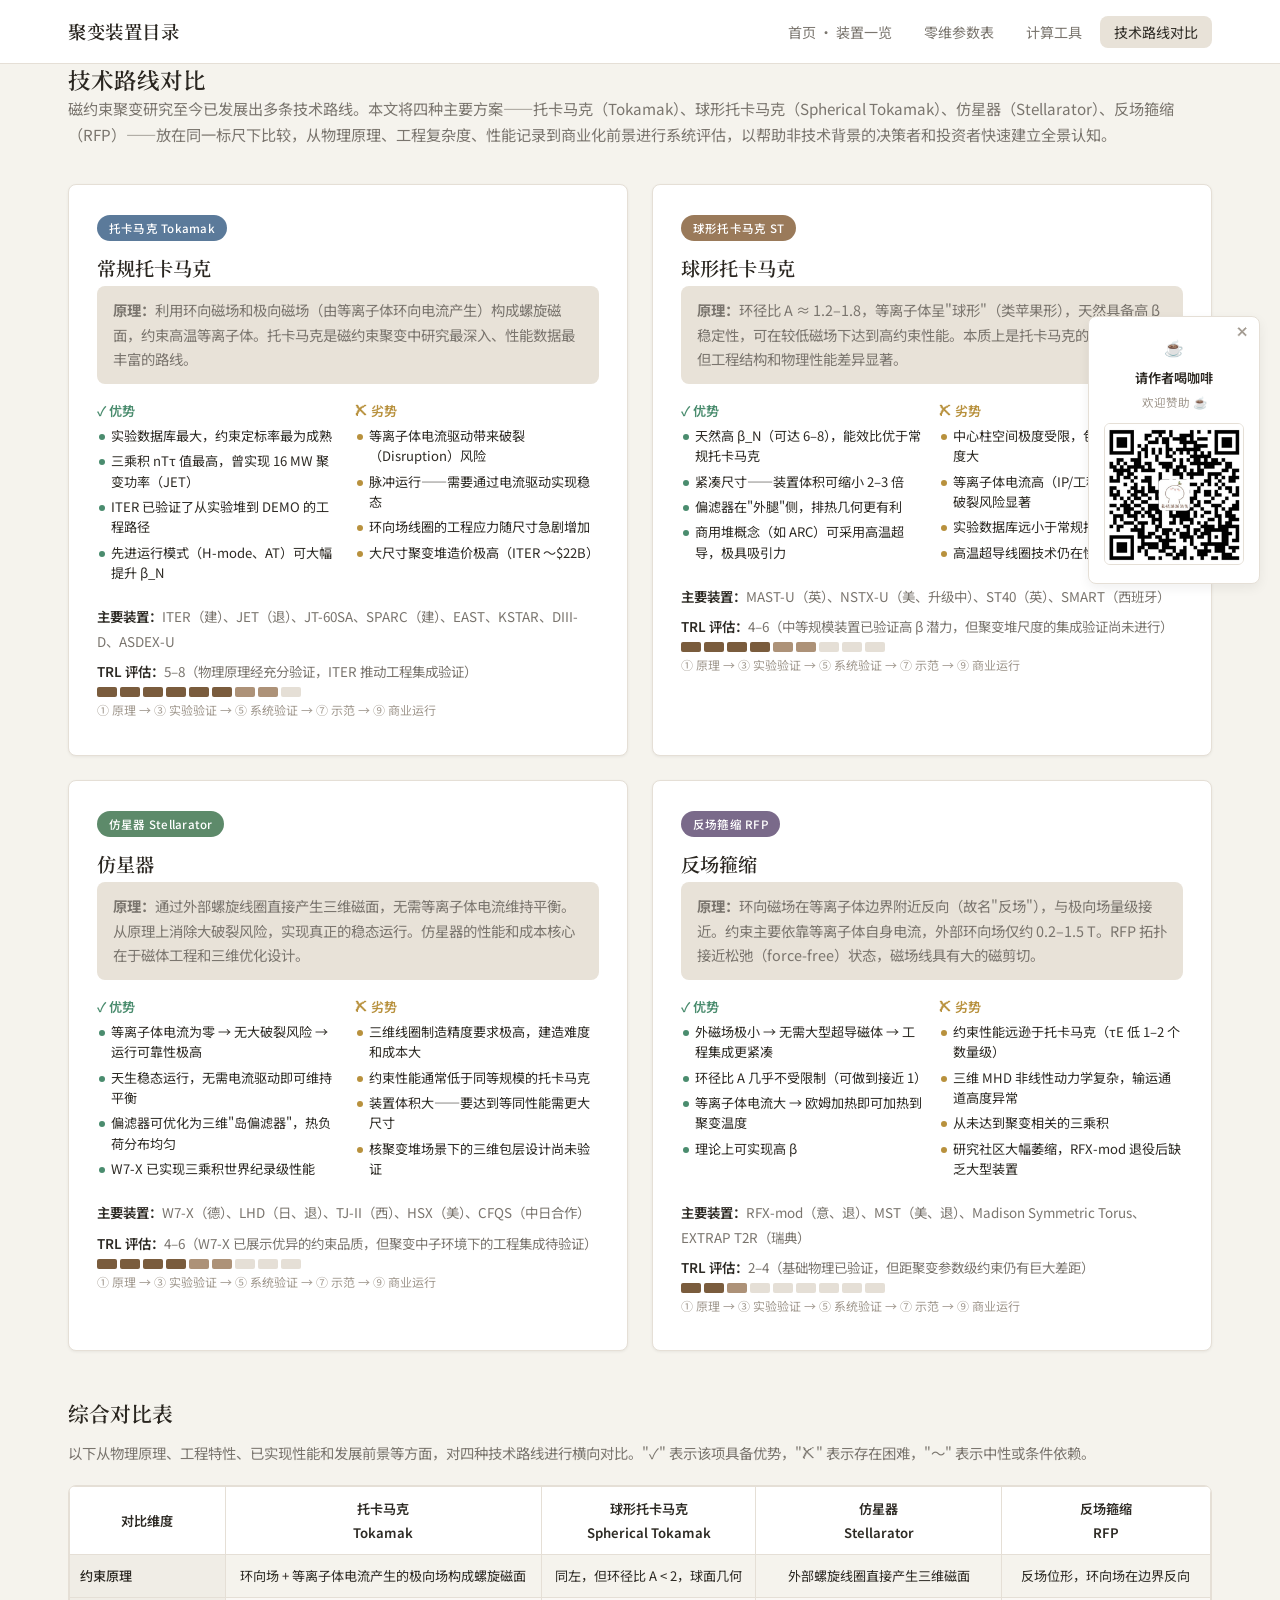
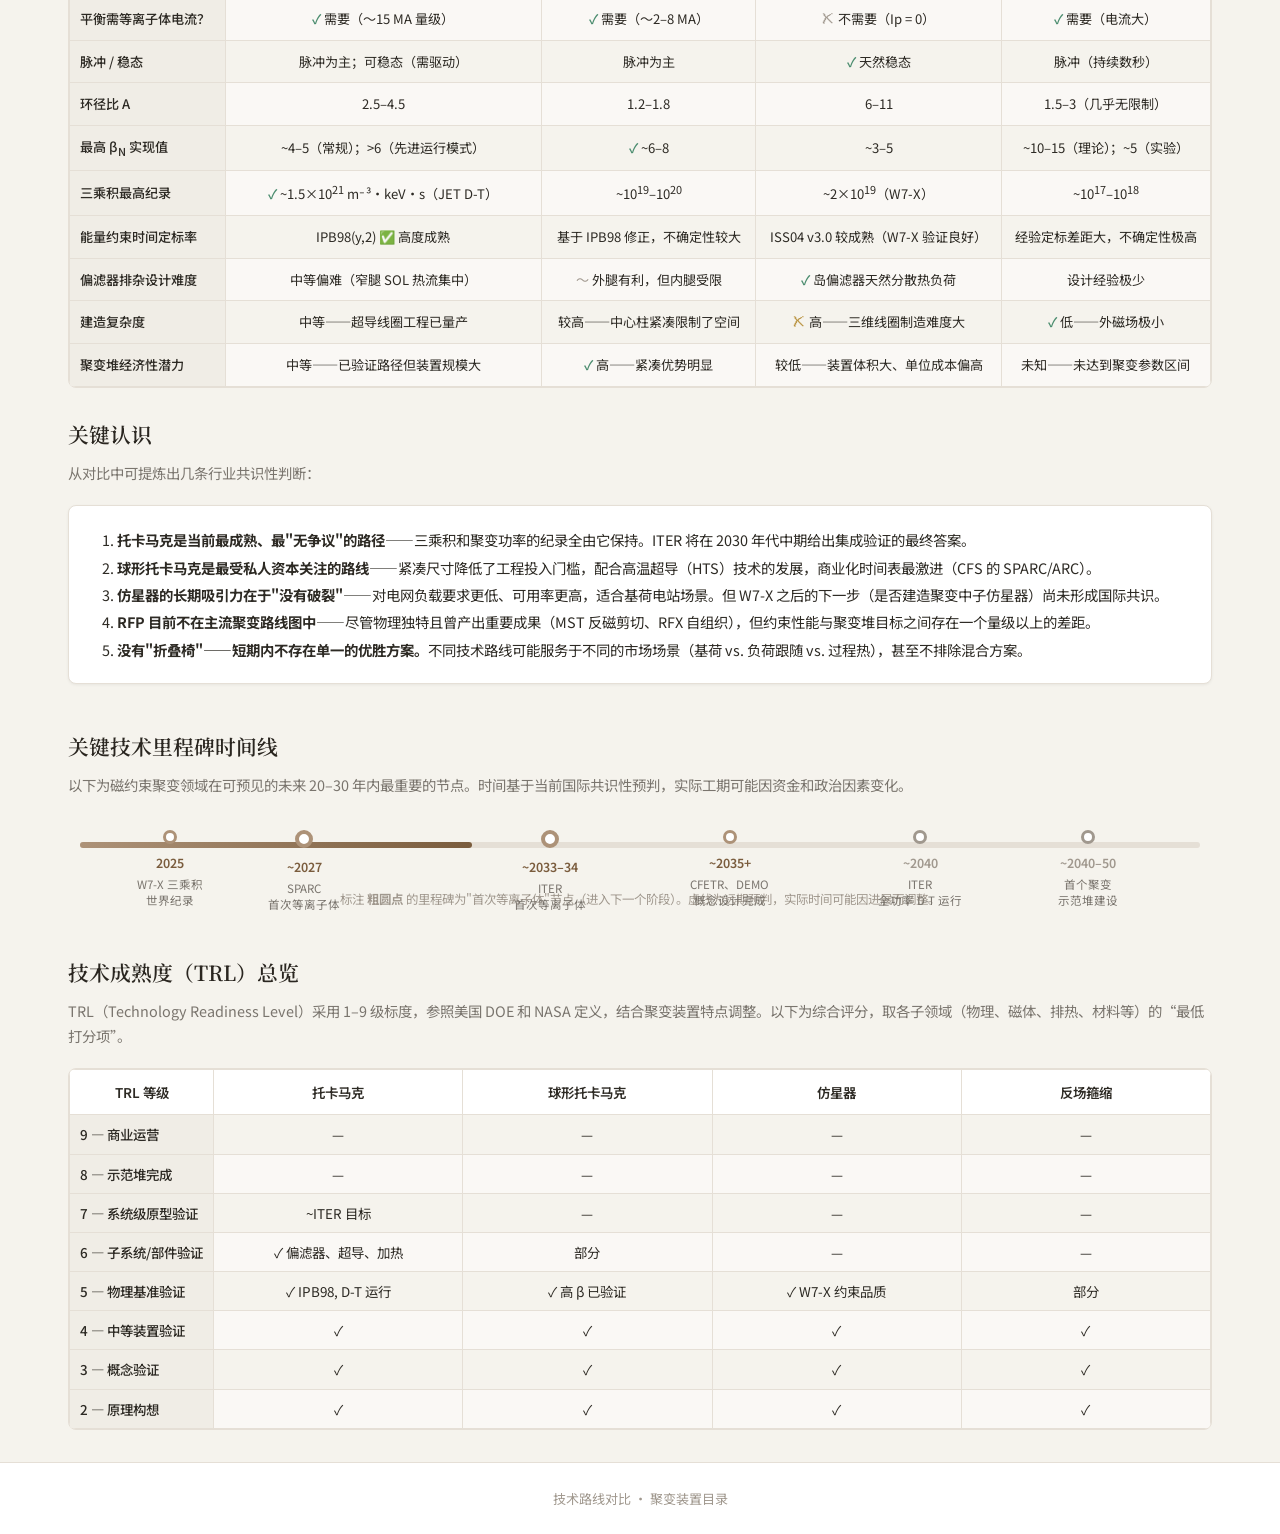
==== commit 4c00dd6a: "fix: 为 tools / 零维参数表 / 技术路线页面添加二维码侧边栏" ====
--- a/pages/technology-comparison.html
+++ b/pages/technology-comparison.html
@@ -767,6 +767,18 @@
       </div>
     </div>
 
+    <!-- ====== Sponsor (fixed right sidebar) ====== -->
+    <div class="sponsor-sidebar">
+      <button class="sponsor-close" onclick="this.parentElement.style.display='none'" title="关闭">✕</button>
+      <div style="font-size: 1rem; margin-bottom: 4px;">☕</div>
+      <div style="font-size: 0.82rem; font-weight: 600; color: var(--heading); margin-bottom: 3px;">请作者喝咖啡</div>
+      <div style="font-size: 0.72rem; color: var(--text-tertiary); margin-bottom: 10px;">欢迎赞助 ☕</div>
+      <img src="../images/coffee-qr-cropped.png" alt="收款码" style="width: 140px; height: auto; border-radius: 6px; border: 1px solid var(--border); display: block;"
+           onerror="this.style.display='none'; this.nextSibling.style.display='block';">
+      <div style="display:none; font-size:0.72rem; color:var(--text-tertiary); padding:12px;">
+        将收款码图片放在 <code style="background:var(--accent-subtle); padding:2px 5px; border-radius:3px;">images/coffee-qr-cropped.png</code>
+      </div>
+    </div>
   </main>
 
   <footer>
--- a/css/style.css
+++ b/css/style.css
@@ -554,6 +554,73 @@
   }
 }
 
+/* ---- Sponsor Sidebar (fixed right) ---- */
+.sponsor-sidebar {
+  position: fixed;
+  right: 20px;
+  top: 50%;
+  transform: translateY(-50%);
+  width: 172px;
+  text-align: center;
+  padding: 16px 14px 18px;
+  background: var(--surface);
+  border: 1px solid var(--border);
+  border-radius: var(--radius);
+  box-shadow: var(--shadow-md);
+  z-index: 999;
+}
+
+.sponsor-sidebar img {
+  display: block;
+  margin: 0 auto;
+}
+
+.sponsor-close {
+  position: absolute;
+  top: 4px;
+  right: 6px;
+  width: 22px;
+  height: 22px;
+  border: none;
+  background: transparent;
+  color: var(--text-tertiary);
+  font-size: 0.82rem;
+  cursor: pointer;
+  border-radius: 4px;
+  display: flex;
+  align-items: center;
+  justify-content: center;
+  transition: background 0.15s, color 0.15s;
+}
+
+.sponsor-close:hover {
+  background: var(--accent-subtle);
+  color: var(--text);
+}
+
+@media (max-width: 768px) {
+  .sponsor-sidebar {
+    position: fixed;
+    right: 10px;
+    bottom: 16px;
+    top: auto;
+    transform: none;
+    width: 140px;
+    padding: 12px 10px 14px;
+  }
+  .sponsor-sidebar img {
+    width: 110px !important;
+  }
+  .sponsor-sidebar .sponsor-close {
+    top: 2px;
+    right: 4px;
+  }
+}
+
+@media print {
+  .sponsor-sidebar { display: none; }
+}
+
 /* ---- Print ---- */
 @media print {
   header { position: static; }
